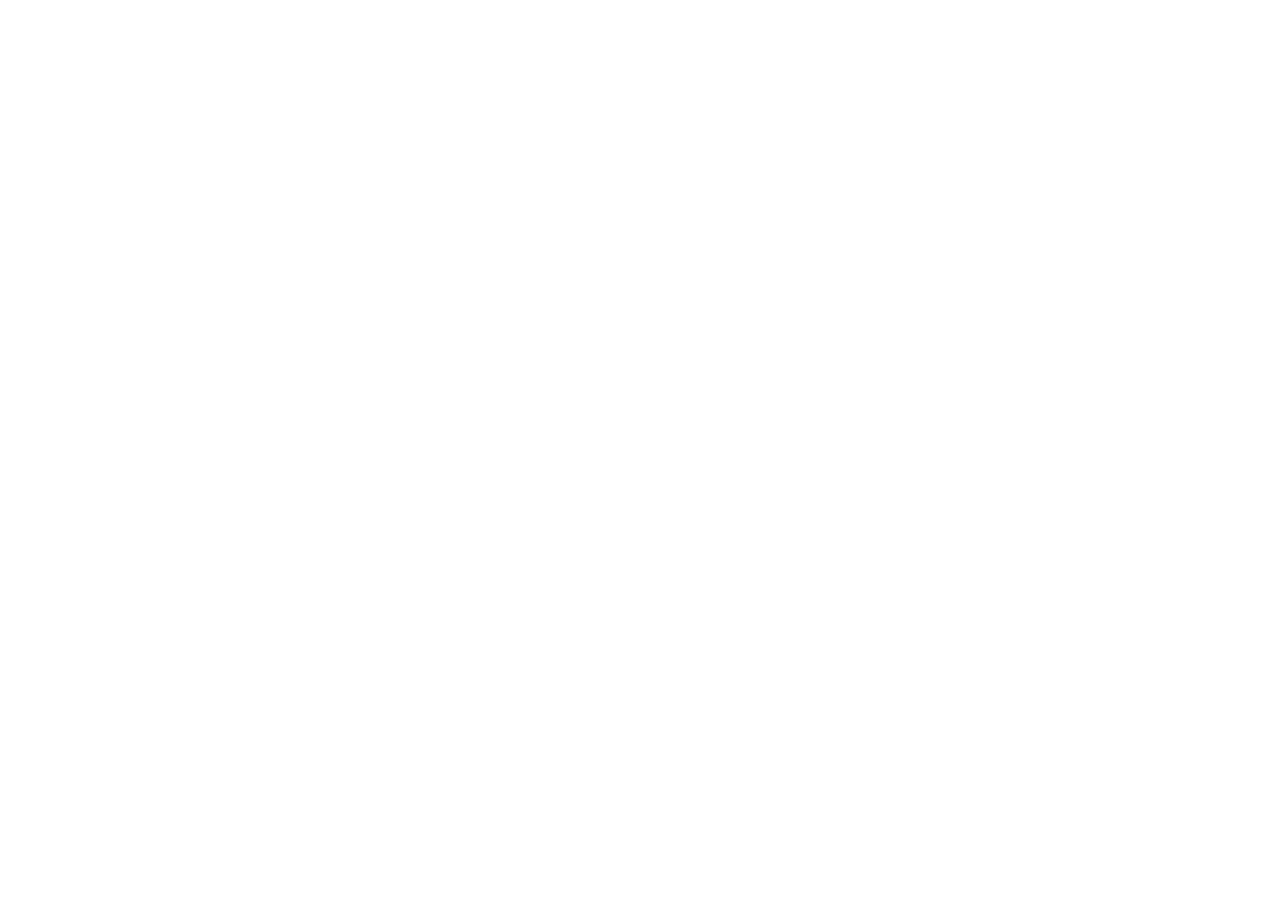
==== index.html @ ebd00a10 "added initial assignment section" ====
<!DOCTYPE html>
<html lang="en">
<head>
    <meta charset="UTF-8">
    <meta name="viewport" content="width=device-width, initial-scale=1.0">
    <title>MY First Assignment</title>
    <link rel="stylesheet" href="style.css">
</head>
<body>
    
</body>
</html>
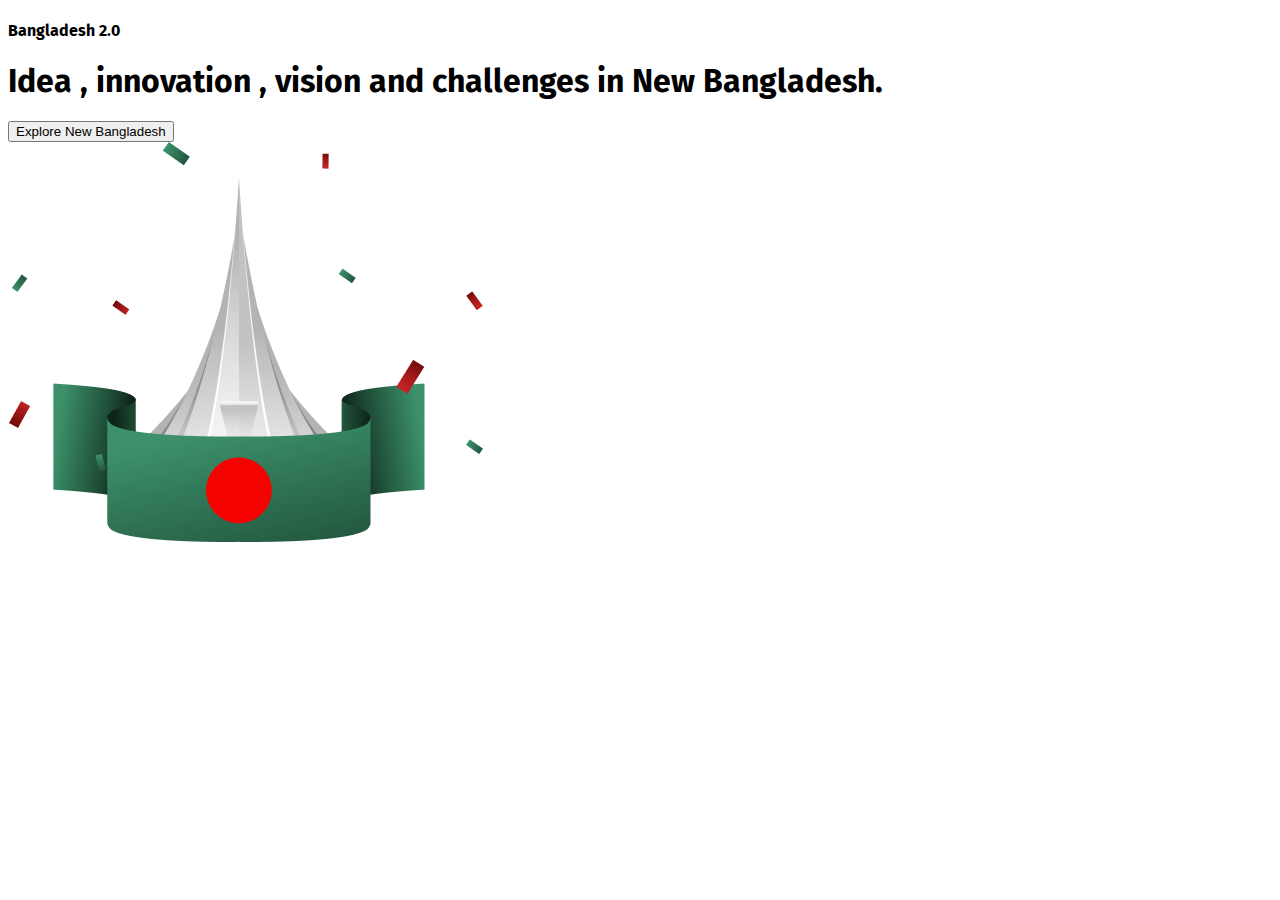
==== commit 13f32407: "added header section html code" ====
--- a/index.html
+++ b/index.html
@@ -7,6 +7,22 @@
     <link rel="stylesheet" href="style.css">
 </head>
 <body>
-    
+    <header class="header">
+        <div class="banner">
+            <div class="banner_content">
+               <h4 class="banner_subtitle">Bangladesh 2.0</h4>
+               <h1 class="banner_title">Idea , innovation ,
+                vision and challenges in New Bangladesh.</h1>
+               <button class="btn_banner">Explore New Bangladesh</button>
+            </div>
+            <img src="assets/hero.png" alt="">
+           </div>
+    </header>
+    <main>
+        
+    </main>
+    <footer>
+
+    </footer>
 </body>
 </html>--- a/style.css
+++ b/style.css
@@ -0,0 +1,5 @@
+@import url('https://fonts.googleapis.com/css2?family=Fira+Sans:ital,wght@0,100;0,200;0,300;0,400;0,500;0,600;0,700;0,800;0,900;1,100;1,200;1,300;1,400;1,500;1,600;1,700;1,800;1,900&display=swap');
+
+body{
+    font-family: "Fira Sans", serif;
+}
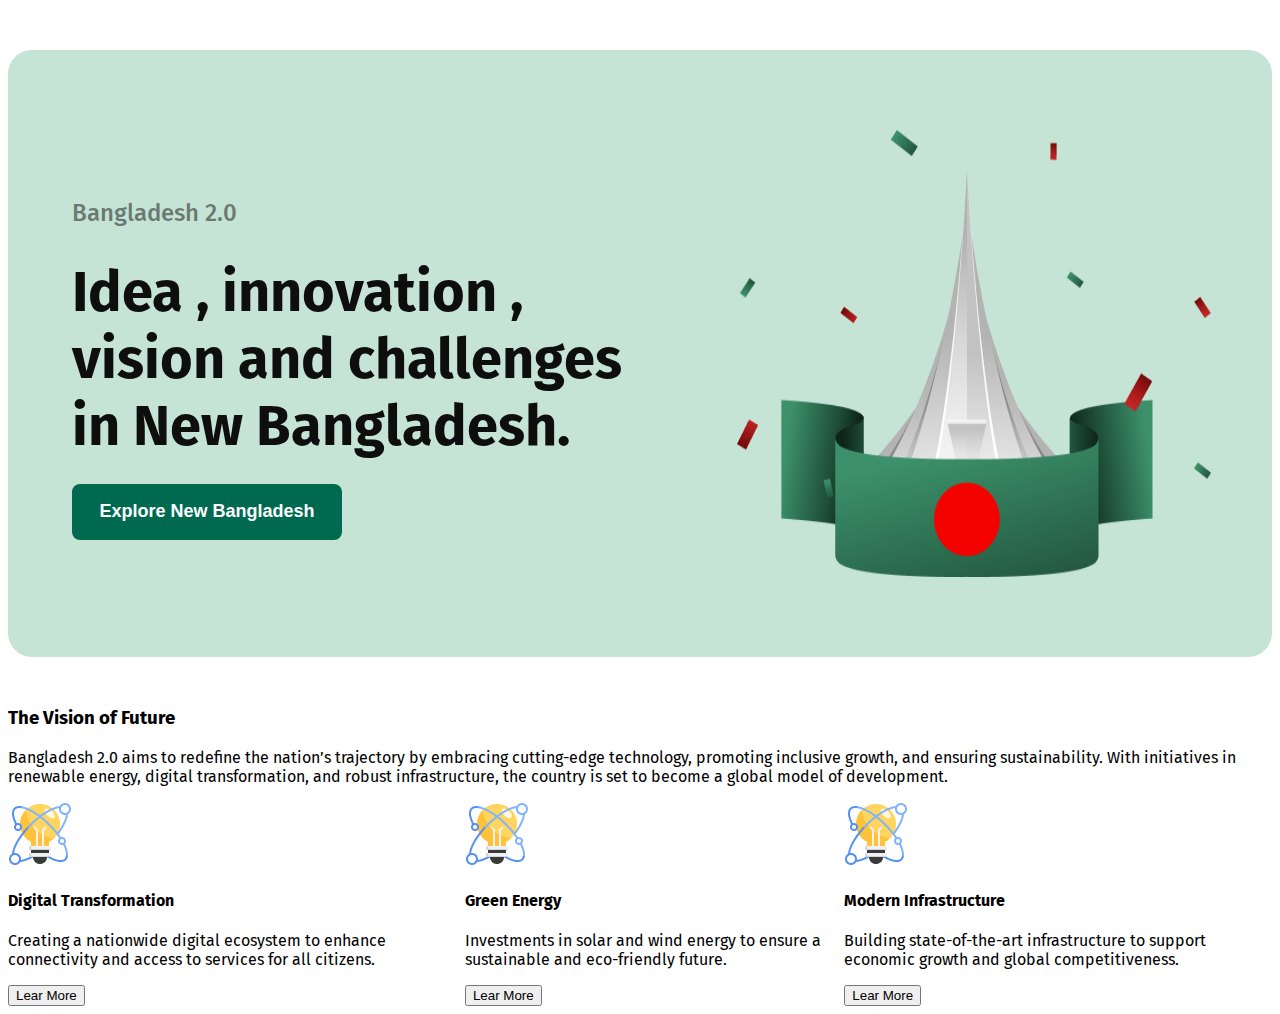
==== commit 02f78427: "added main section html code" ====
--- a/index.html
+++ b/index.html
@@ -19,7 +19,32 @@
            </div>
     </header>
     <main>
-        
+        <section class="visions">
+            <h3 class="section_title">The Vision of Future</h3>
+            <p class="section_description">Bangladesh 2.0 aims to redefine the nation’s trajectory by embracing cutting-edge technology, promoting inclusive growth, and ensuring sustainability. With initiatives in renewable energy, digital transformation, and robust infrastructure, the country is set to become a global model of development.</p>
+            
+            <div class="vision_container">
+                <div class="vision">
+                    <img src="assets/card-icon.png" alt="">
+                    <h4 class="vision_title">Digital Transformation</h4>
+                    <p class="vision_description">Creating a nationwide digital ecosystem to enhance connectivity and access to services for all citizens.</p>
+                    <button class="btn_1">Lear More</button>
+                </div>
+                <div class="skill">
+                    <img src="assets/card-icon.png" alt="">
+                    <h4 class="vision_title">Green Energy</h4>
+                    <p class="vision_description">Investments in solar and wind energy to ensure a sustainable and eco-friendly future.</p>
+                    <button class="btn_2">Lear More</button>
+                </div>
+                <div class="vision">
+                    <img src="assets/card-icon.png" alt="">
+                    <h4 class="vision_title">Modern Infrastructure</h4>
+                    <p class="vision_description">Building state-of-the-art infrastructure to support economic growth and global competitiveness.</p>
+                    <button class="btn_3">Lear More</button>
+                </div>
+                
+            </div>
+        </section>
     </main>
     <footer>
 
--- a/style.css
+++ b/style.css
@@ -3,3 +3,62 @@
 body{
     font-family: "Fira Sans", serif;
 }
+.btn_banner{
+    
+    background-color: #006A50;
+    color: #FFFFFF;
+    width: 270px;
+    height: 56px;
+    border-radius:8px ;
+    border: none;
+    font-size: 18px;
+    font-weight: 600;
+   
+}
+/* header section style */
+.header{
+    background-color: #C6E4D6;
+    max-width: 1280px;
+    border-radius: 24px;
+    margin: 50px auto;
+}
+.banner{
+    display: flex;
+    justify-content: space-between;
+    
+
+}
+.banner_content{
+   max-width: 622px;
+    margin: 117px 60px 117px  64px;
+}
+
+.banner img{
+    margin: 80px 60px 80px 0px;
+}
+.banner_subtitle{
+    font-weight:500 ;
+    font-size: 24px;
+    color:rgba(14, 14, 14, 0.5);
+    
+}
+.banner_title{
+    font-weight: 700;
+    font-size: 56px;
+    color: #0E0E0E;
+    margin-top: 16px;
+    margin-bottom: 24px;
+    
+}
+
+/* main section styles */
+main{
+    max-width: 1280px;
+    margin: 0 auto;
+}
+margin section{
+    margin-top: 180px;
+}
+.vision_container{
+    display: flex;
+}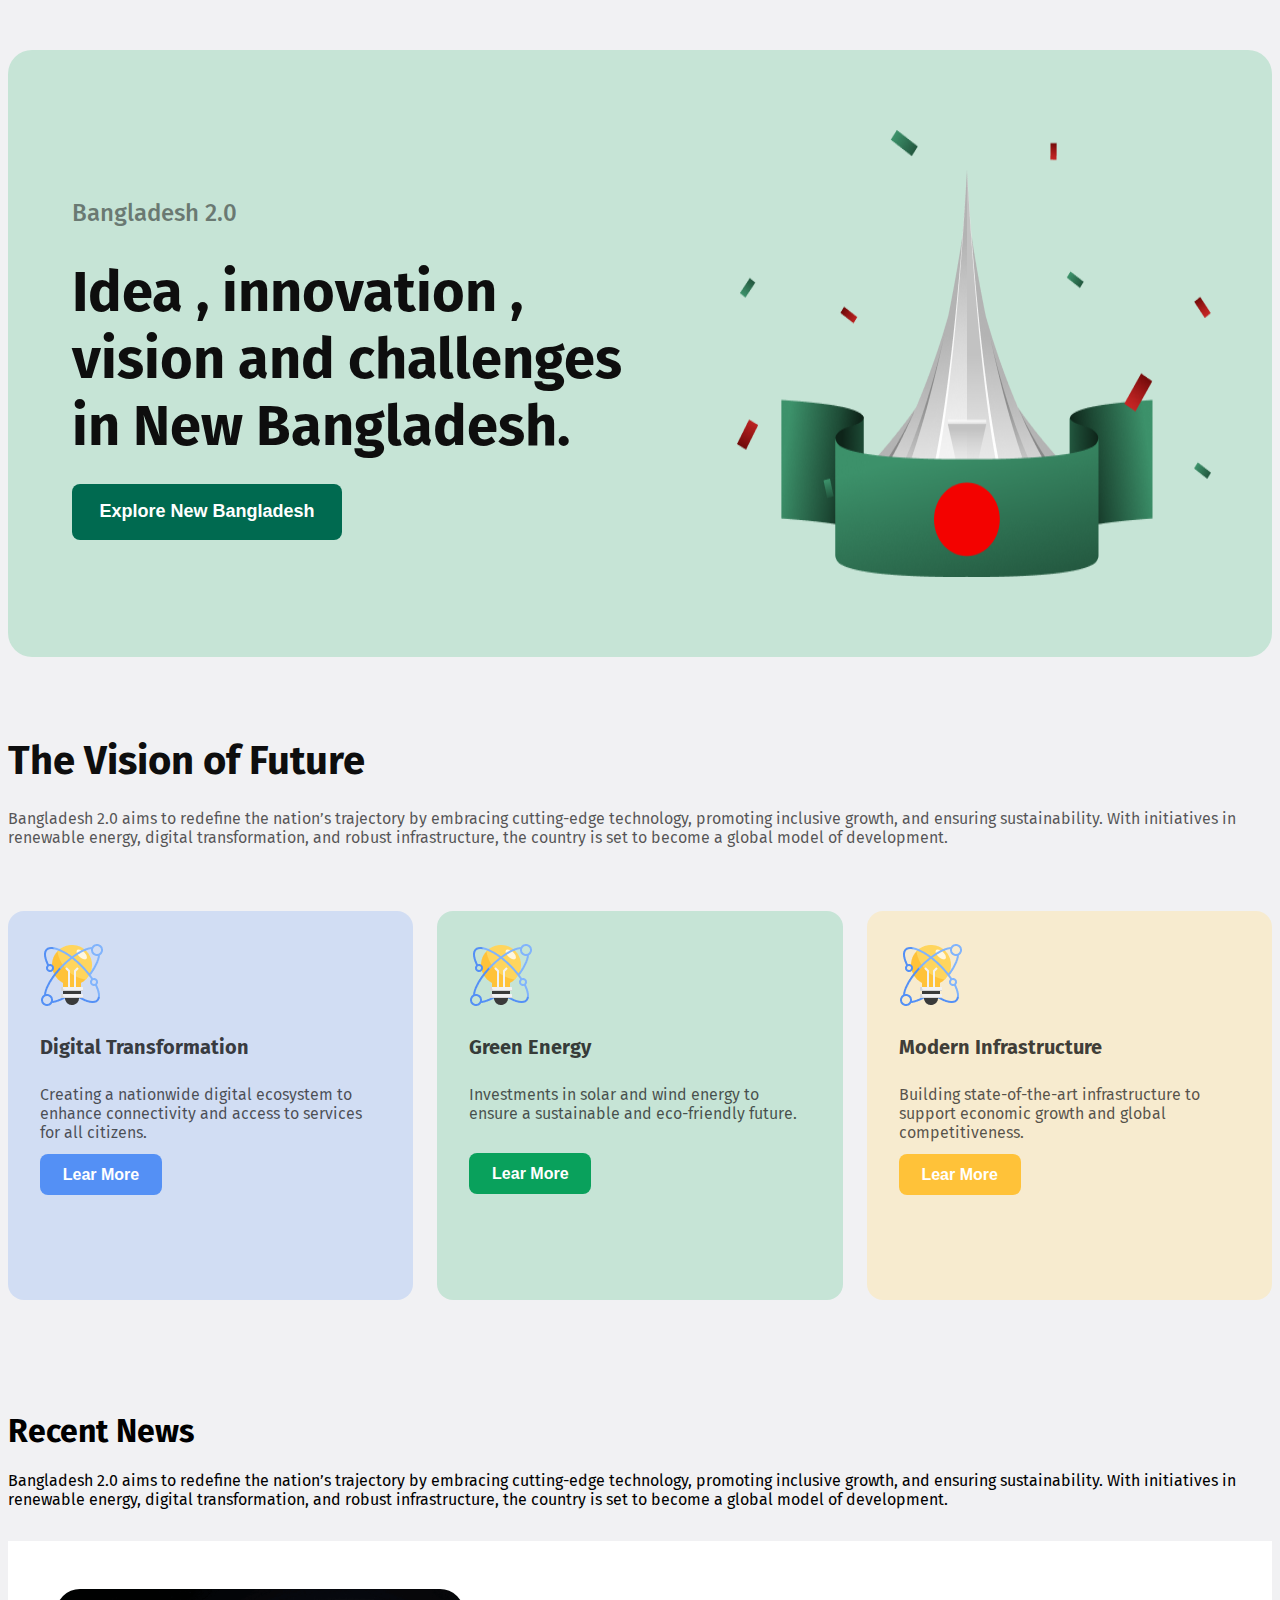
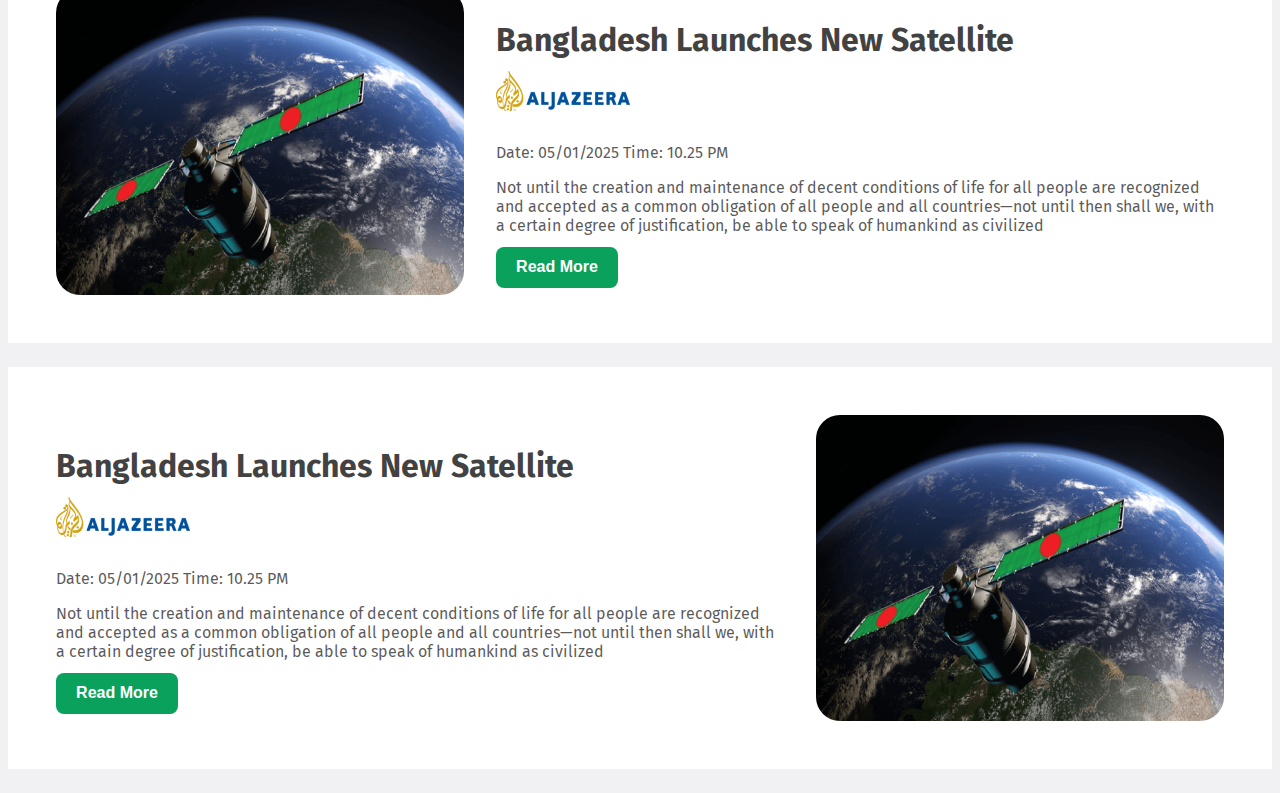
==== commit 93d74311: "added recent news section" ====
--- a/index.html
+++ b/index.html
@@ -20,28 +20,60 @@
     </header>
     <main>
         <section class="visions">
-            <h3 class="section_title">The Vision of Future</h3>
+            <h1 class="section_title">The Vision of Future</h1>
             <p class="section_description">Bangladesh 2.0 aims to redefine the nation’s trajectory by embracing cutting-edge technology, promoting inclusive growth, and ensuring sustainability. With initiatives in renewable energy, digital transformation, and robust infrastructure, the country is set to become a global model of development.</p>
             
             <div class="vision_container">
-                <div class="vision">
-                    <img src="assets/card-icon.png" alt="">
+                <div class="vision_1">
+                    <img class="vision_img" src="assets/card-icon.png" alt="">
                     <h4 class="vision_title">Digital Transformation</h4>
                     <p class="vision_description">Creating a nationwide digital ecosystem to enhance connectivity and access to services for all citizens.</p>
                     <button class="btn_1">Lear More</button>
                 </div>
-                <div class="skill">
-                    <img src="assets/card-icon.png" alt="">
+                <div class="vision_2">
+                    <img class="vision_img" src="assets/card-icon.png" alt="">
                     <h4 class="vision_title">Green Energy</h4>
                     <p class="vision_description">Investments in solar and wind energy to ensure a sustainable and eco-friendly future.</p>
                     <button class="btn_2">Lear More</button>
                 </div>
-                <div class="vision">
-                    <img src="assets/card-icon.png" alt="">
+                <div class="vision_3">
+                    <img class="vision_img" src="assets/card-icon.png" alt="">
                     <h4 class="vision_title">Modern Infrastructure</h4>
                     <p class="vision_description">Building state-of-the-art infrastructure to support economic growth and global competitiveness.</p>
                     <button class="btn_3">Lear More</button>
                 </div>
+                
+            </div>
+        </section>
+        <!-- Rexent news -->
+        <section class="recent_news">
+            <div class="headline">
+                <h1>Recent News</h1>
+                <p>Bangladesh 2.0 aims to redefine the nation’s trajectory by embracing cutting-edge technology, promoting inclusive growth, and ensuring sustainability. With initiatives in renewable energy, digital transformation, and robust infrastructure, the country is set to become a global model of development.</p>
+            </div>
+            <div class="recent_news_container">
+                <div class="recent_news_1">
+                    <img class="vision_img" src="assets/satelite.png" alt="">
+                    <div class="content">
+                    <h2 class="vision_title">Bangladesh Launches New Satellite</h2>
+                    <img class="icon" src="assets/al-jazeera.png" alt="">
+                    <p class="date">Date: 05/01/2025  Time: 10.25 PM</p>
+                    <p class="vision_description">Not until the creation and maintenance of decent conditions of life for all people are recognized and accepted as a common obligation of all people and all countries—not until then shall we,
+                    with a certain degree of justification, be able to speak of humankind as civilized</p>
+                    <button class="btn_2">Read More</button>
+                    </div>
+                </div>
+                <div class="recent_news_1">
+                    
+                    <div class="content">
+                    <h2 class="vision_title">Bangladesh Launches New Satellite</h2>
+                    <img class="icon" src="assets/al-jazeera.png" alt="">
+                    <p class="date" >Date: 05/01/2025  Time: 10.25 PM</p>
+                    <p class="vision_description">Not until the creation and maintenance of decent conditions of life for all people are recognized and accepted as a common obligation of all people and all countries—not until then shall we,
+                    with a certain degree of justification, be able to speak of humankind as civilized</p>
+                    <button class="btn_2">Read More</button>
+                </div>
+                    <img class="vision_img" src="assets/satelite.png" alt="">
                 
             </div>
         </section>
--- a/style.css
+++ b/style.css
@@ -2,6 +2,7 @@
 
 body{
     font-family: "Fira Sans", serif;
+    background-color: #F1F1F3;
 }
 .btn_banner{
     
@@ -52,6 +53,38 @@
 }
 
 /* main section styles */
+.btn_1{
+    width: 122px;
+    height: 41px;
+    background-color: #5490F5;
+    border: none;
+    border-radius: 8px;
+    font-weight: 600;
+    font-size: 16px;
+    color: #FFFFFF;
+}
+.btn_2{
+    width: 122px;
+    height: 41px;
+    background-color: #09A15C;
+    border: none;
+    border-radius: 8px;
+    font-weight: 600;
+    font-size: 16px;
+    color: #FFFFFF;
+    
+}
+.btn_3{
+    width: 122px;
+    height: 41px;
+    background-color: #FFC239;
+    border: none;
+    border-radius: 8px;
+    font-weight: 600;
+    font-size: 16px;
+    color: #FFFFFF;
+    
+}
 main{
     max-width: 1280px;
     margin: 0 auto;
@@ -61,4 +94,104 @@
 }
 .vision_container{
     display: flex;
-}+    gap: 24px;
+}
+.section_title{
+    font-weight: 700;
+    font-size: 40px;
+    color: #0E0E0E;
+    margin-top: 80px;
+    margin-bottom: 24px;
+}
+.section_description{
+    font-weight: 400;
+    font-size: 16px;
+    color: rgba(14, 14, 14, 0.7);
+    margin-bottom: 32px;
+
+}
+.vision_1{
+    width: 410px;
+    height: 325px;
+    margin: 32px 0px;
+    padding: 32px;
+    background-color: rgba(84, 144, 245, 0.2);
+    border-radius: 16px;
+}
+.vision_2{
+    width: 410px;
+    height: 325px;
+    margin: 32px 0px;
+    padding: 32px;
+    background-color: #C6E4D6;
+    border-radius: 16px;
+    
+}
+.vision_3{
+    width: 410px;
+    height: 325px;
+    margin: 32px 0px;
+    padding: 32px;
+    background-color: #F7EBCF;
+    border-radius: 16px;
+}
+.vision_title{
+    margin-top: 24px;
+    font-weight: 700;
+    font-size: 20px;
+    color: rgba(14, 14, 14, 0.8);
+}
+ .vision_1.vision_description{
+    margin-bottom: 24px;
+    font-weight: 400;
+    font-size: 16px;
+    color: rgba(14, 14, 14, 0.7);
+} 
+.vision_2 .vision_description {
+    margin-bottom: 30px;
+    font-weight: 400;
+    font-size: 16px;
+    color: rgba(14, 14, 14, 0.7);
+}
+
+/* recent news section styles */
+.recent_news_1{
+    display: flex;
+    gap: 32px;
+    background-color: #FFFFFF;
+    max-width: 1280px;
+    padding: 48px;
+    margin-bottom:24px;
+    align-items: center;
+}
+
+.headline{
+    margin-top: 80px;
+    margin-bottom: 32px;
+}
+.recent_news_1 .vision_img{
+    width: 408px;
+    height: 306px;
+    border-radius: 24px;
+
+}
+.content .vision_title{
+    font-weight: 700px;
+    font-size: 32px;
+    color: rgba(14, 14, 14, 0.8);
+    margin-bottom: 12px;
+}
+.content .icon{
+    width: 134px;
+    height: 40px;
+    margin-bottom: 12px;
+}
+.content .date, .vision_description{
+    font-weight: 400;
+    font-size: 16;
+    margin-bottom: 12px;
+    color: rgba(14, 14, 14, 0.7);
+}
+/* .recent_news_1 .content{
+    margin: 48px 48px 48px 0px;
+} */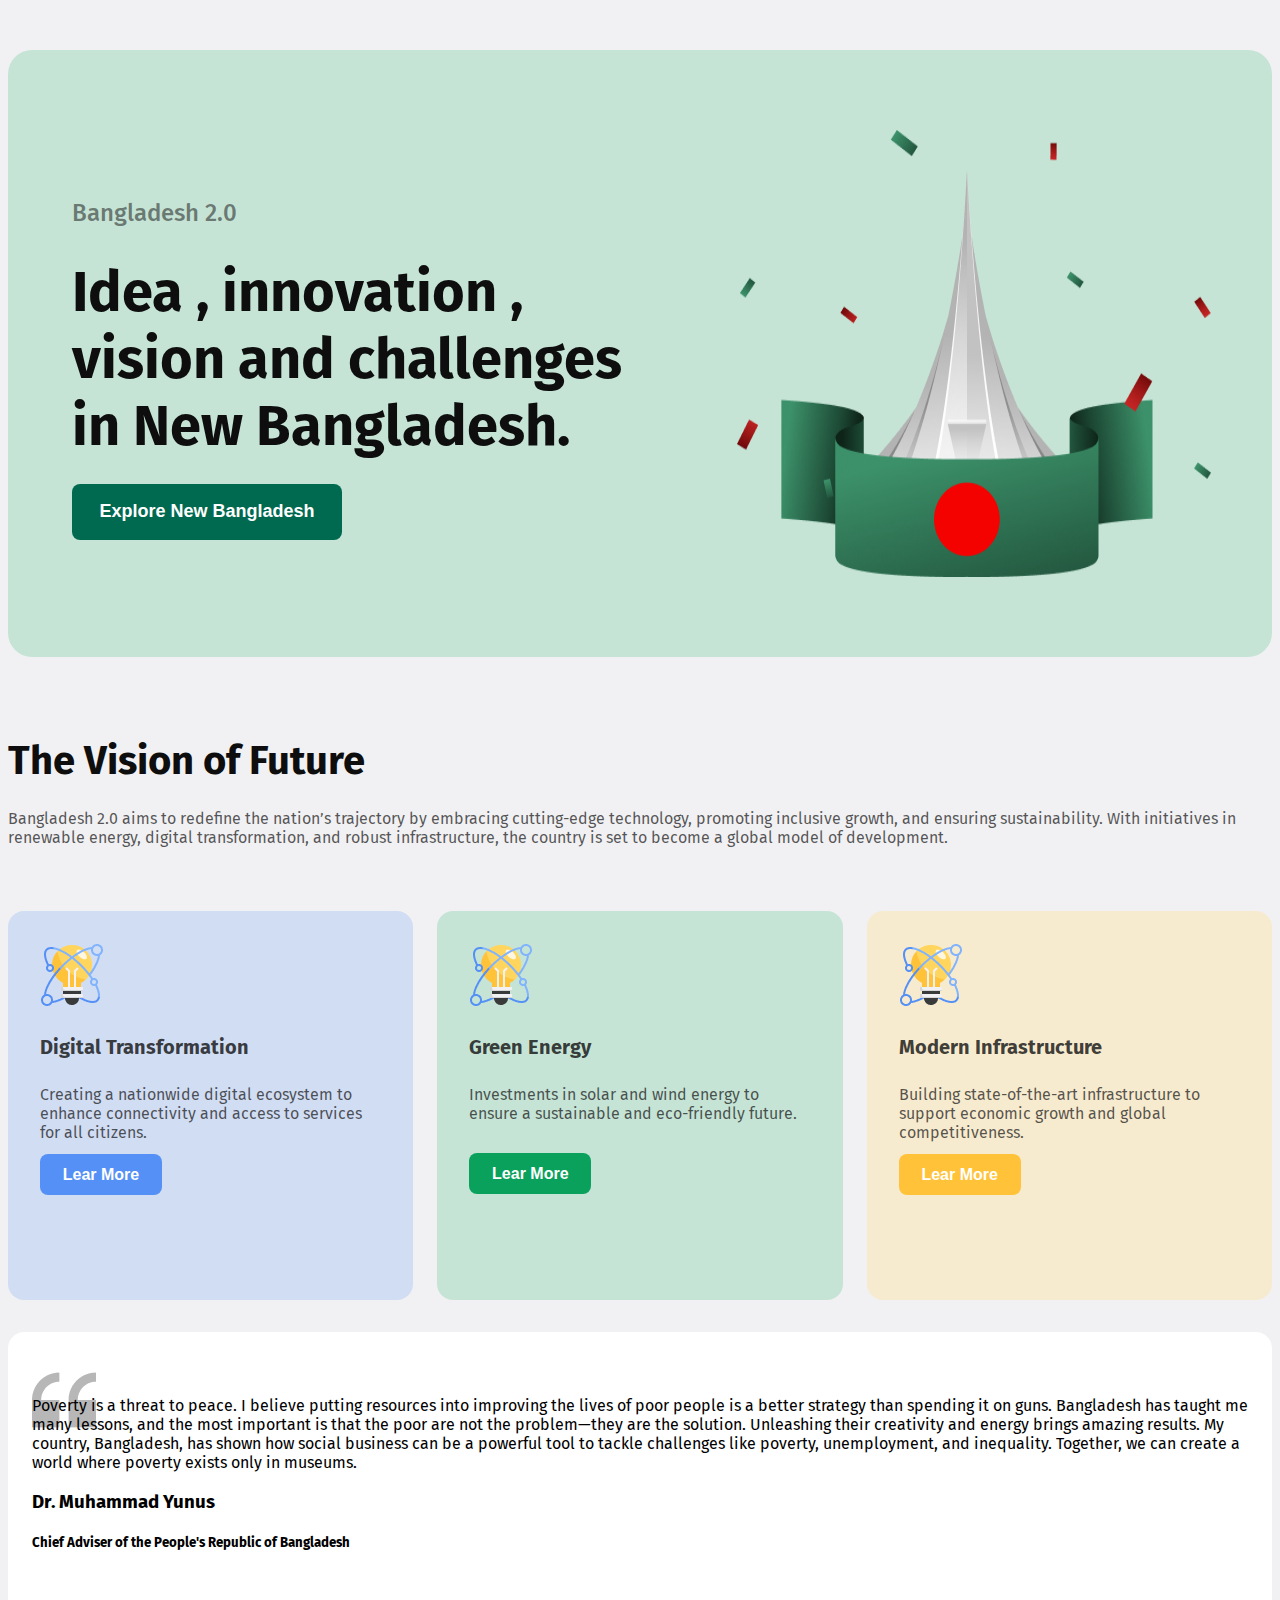
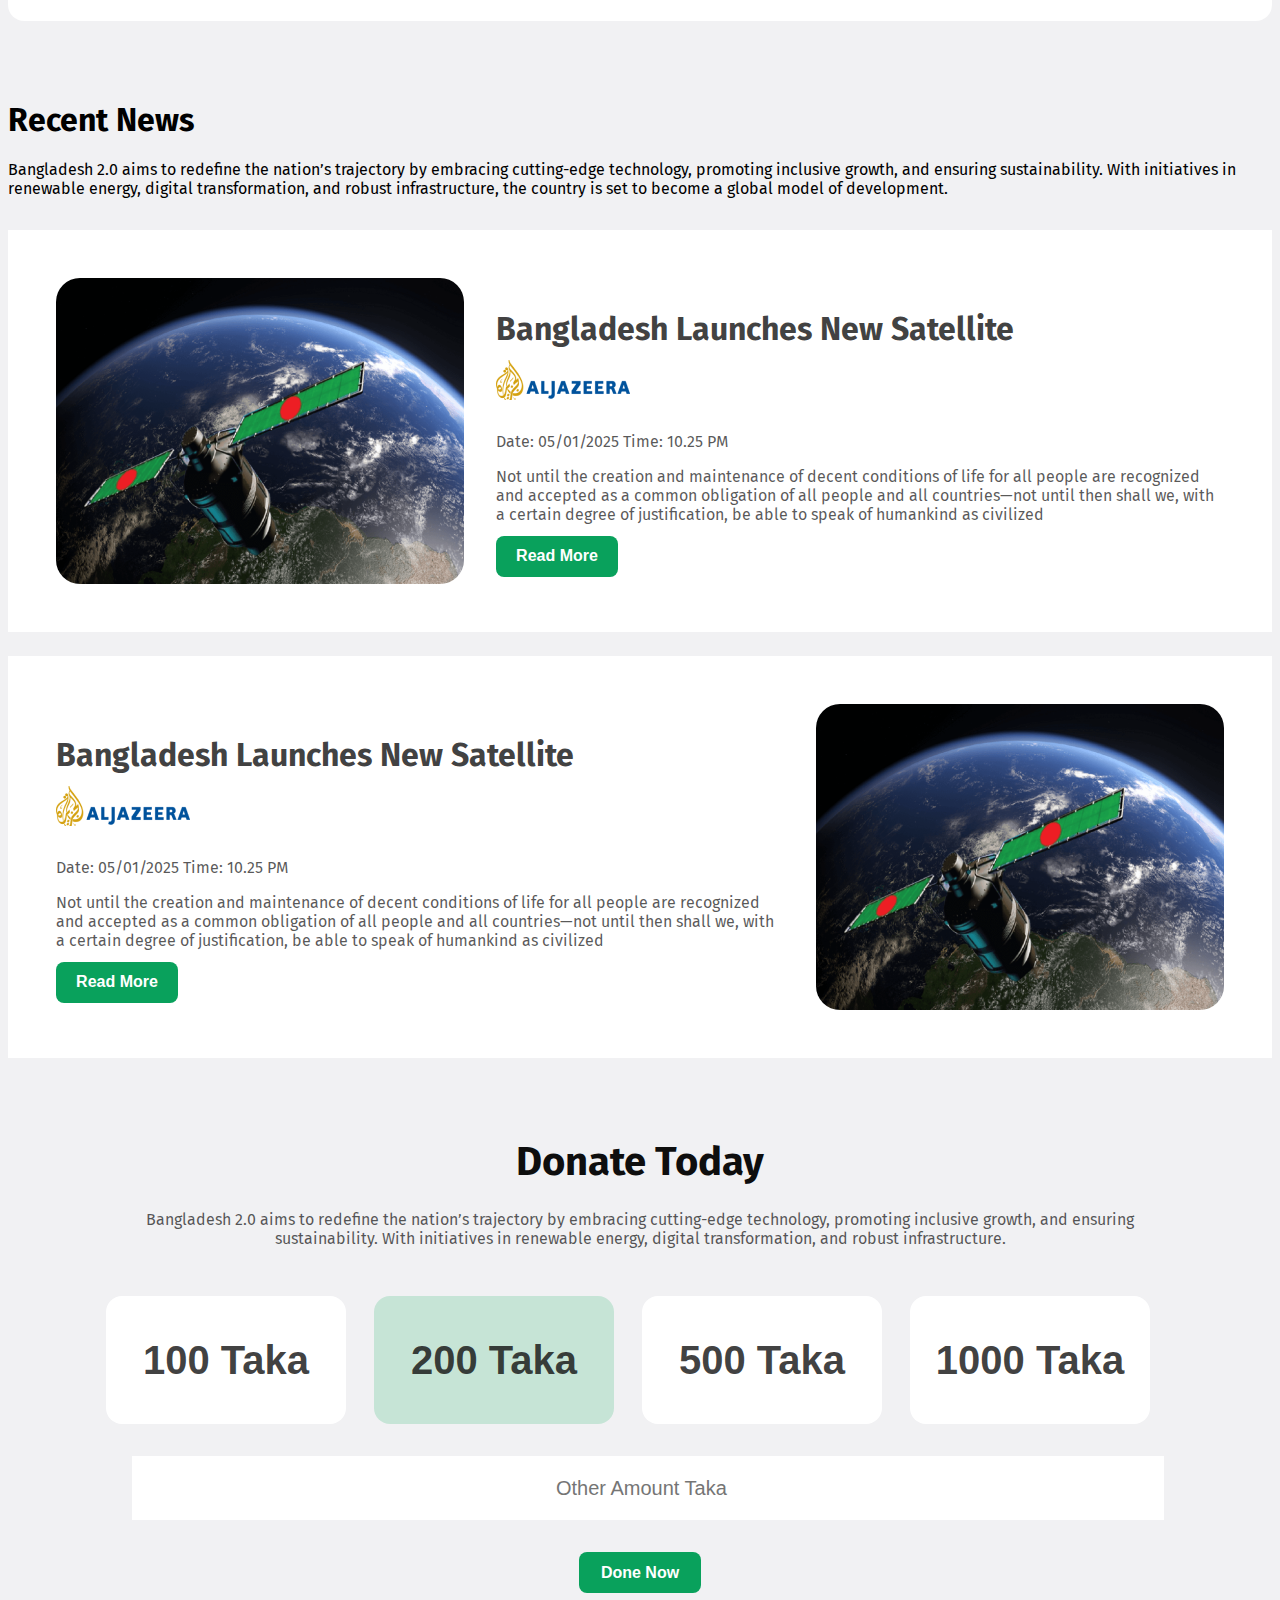
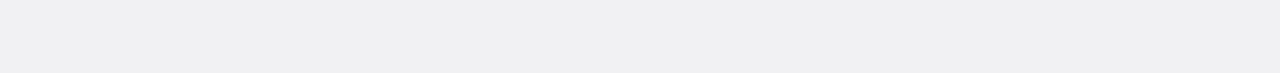
==== commit 4e3bbc84: "added donate section" ====
--- a/index.html
+++ b/index.html
@@ -44,7 +44,13 @@
                 </div>
                 
             </div>
+            <div class="quote">
+                <p>Poverty is a threat to peace. I believe putting resources into improving the lives of poor people is a better strategy than spending it on guns. Bangladesh has taught me many lessons, and the most important is that the poor are not the problem—they are the solution. Unleashing their creativity and energy brings amazing results. My country, Bangladesh, has shown how social business can be a powerful tool to tackle challenges like poverty, unemployment, and inequality. Together, we can create a world where poverty exists only in museums.</p>
+                <h3>Dr. Muhammad Yunus</h3>
+                <h5>Chief Adviser of the People's Republic of Bangladesh</h5>
+            </div>
         </section>
+
         <!-- Rexent news -->
         <section class="recent_news">
             <div class="headline">
@@ -52,6 +58,7 @@
                 <p>Bangladesh 2.0 aims to redefine the nation’s trajectory by embracing cutting-edge technology, promoting inclusive growth, and ensuring sustainability. With initiatives in renewable energy, digital transformation, and robust infrastructure, the country is set to become a global model of development.</p>
             </div>
             <div class="recent_news_container">
+
                 <div class="recent_news_1">
                     <img class="vision_img" src="assets/satelite.png" alt="">
                     <div class="content">
@@ -63,8 +70,8 @@
                     <button class="btn_2">Read More</button>
                     </div>
                 </div>
+
                 <div class="recent_news_1">
-                    
                     <div class="content">
                     <h2 class="vision_title">Bangladesh Launches New Satellite</h2>
                     <img class="icon" src="assets/al-jazeera.png" alt="">
@@ -77,9 +84,28 @@
                 
             </div>
         </section>
+        <!-- donate -->
+        <section class="donate_column">
+            <div class="donate_content">
+                <h3 class="donate_title">Donate Today</h3>
+                <p class="donate_description">Bangladesh 2.0 aims to redefine the nation’s trajectory by embracing cutting-edge technology, promoting inclusive growth, and ensuring sustainability. With initiatives in renewable energy, digital transformation, and robust infrastructure.</p>
+            <div>
+            <div class="donate_option">
+                <button class="btn_amount">100 Taka</button>
+                <button class="btn_amount btn2">200 Taka</button>
+                <button class="btn_amount">500 Taka</button>
+                <button class="btn_amount">1000 Taka</button>
+            </div>  
+            <div>
+                <form action="">
+                    <input type="text" name="" id="" placeholder="Other Amount Taka">
+                </form>
+            </div>
+              <button class="btn_2">Done Now</button>
+        </section>
     </main>
     <footer>
-
+        
     </footer>
 </body>
 </html>--- a/style.css
+++ b/style.css
@@ -154,6 +154,20 @@
     color: rgba(14, 14, 14, 0.7);
 }
 
+/* quote styles */
+.quote{
+    background-image: url(assets/quote-bg.png) ;
+    background-repeat: no-repeat;
+    background-position-x: 24px;
+    background-position-y: 36px;
+    background-color: #FFFFFF;
+    border-radius: 16px;
+    padding: 48px 24px;
+    
+}
+.quote p{
+   
+}
 /* recent news section styles */
 .recent_news_1{
     display: flex;
@@ -194,4 +208,63 @@
 }
 /* .recent_news_1 .content{
     margin: 48px 48px 48px 0px;
-} */+} */
+
+/* donate section styles */
+footer{
+    margin: 0 auto;
+}
+.donate_column{
+    max-width: 1280px;
+    text-align: center;
+    margin-top: 80px;
+    margin-bottom: 80px;
+}
+.donate_title{
+font-weight: 700;
+font-size: 40px;
+color: #0E0E0E;
+margin-bottom: 24px;
+}
+.donate_description{
+    font-weight: 400;
+    font-size: 16px;
+    color: rgba(14, 14, 14, 0.7);
+    padding: 0 88px;
+}
+.btn_amount{
+    width: 240px;
+    height: 128px;
+    border-radius: 16px;
+    background-color: #FFFFFF;
+    border: none;
+    color: rgba(14, 14, 14, 0.8);
+    font-weight: 700;
+    font-size: 40px;
+    margin-right: 24px;
+    margin-top: 32px;
+    margin-bottom: 32px;
+    cursor: pointer;
+}
+.btn2{
+    background-color: #C6E4D6;
+}
+.btn_amount:hover{
+    background-color: tomato;
+    color: aqua;
+}
+.donate_column form{
+    width: 1032px;
+    height: 64px;
+    background-color: #FFFFFF;
+    /* padding: 20px 40px; */
+    margin: 0px 124px 32px ;
+}
+input[type="text"] {
+    border: none;
+    color: rgba(14, 14, 14, 0.3);
+    font-weight: 400;
+    font-size: 20px;
+    margin: 20px 422px;
+    align-items: center;
+}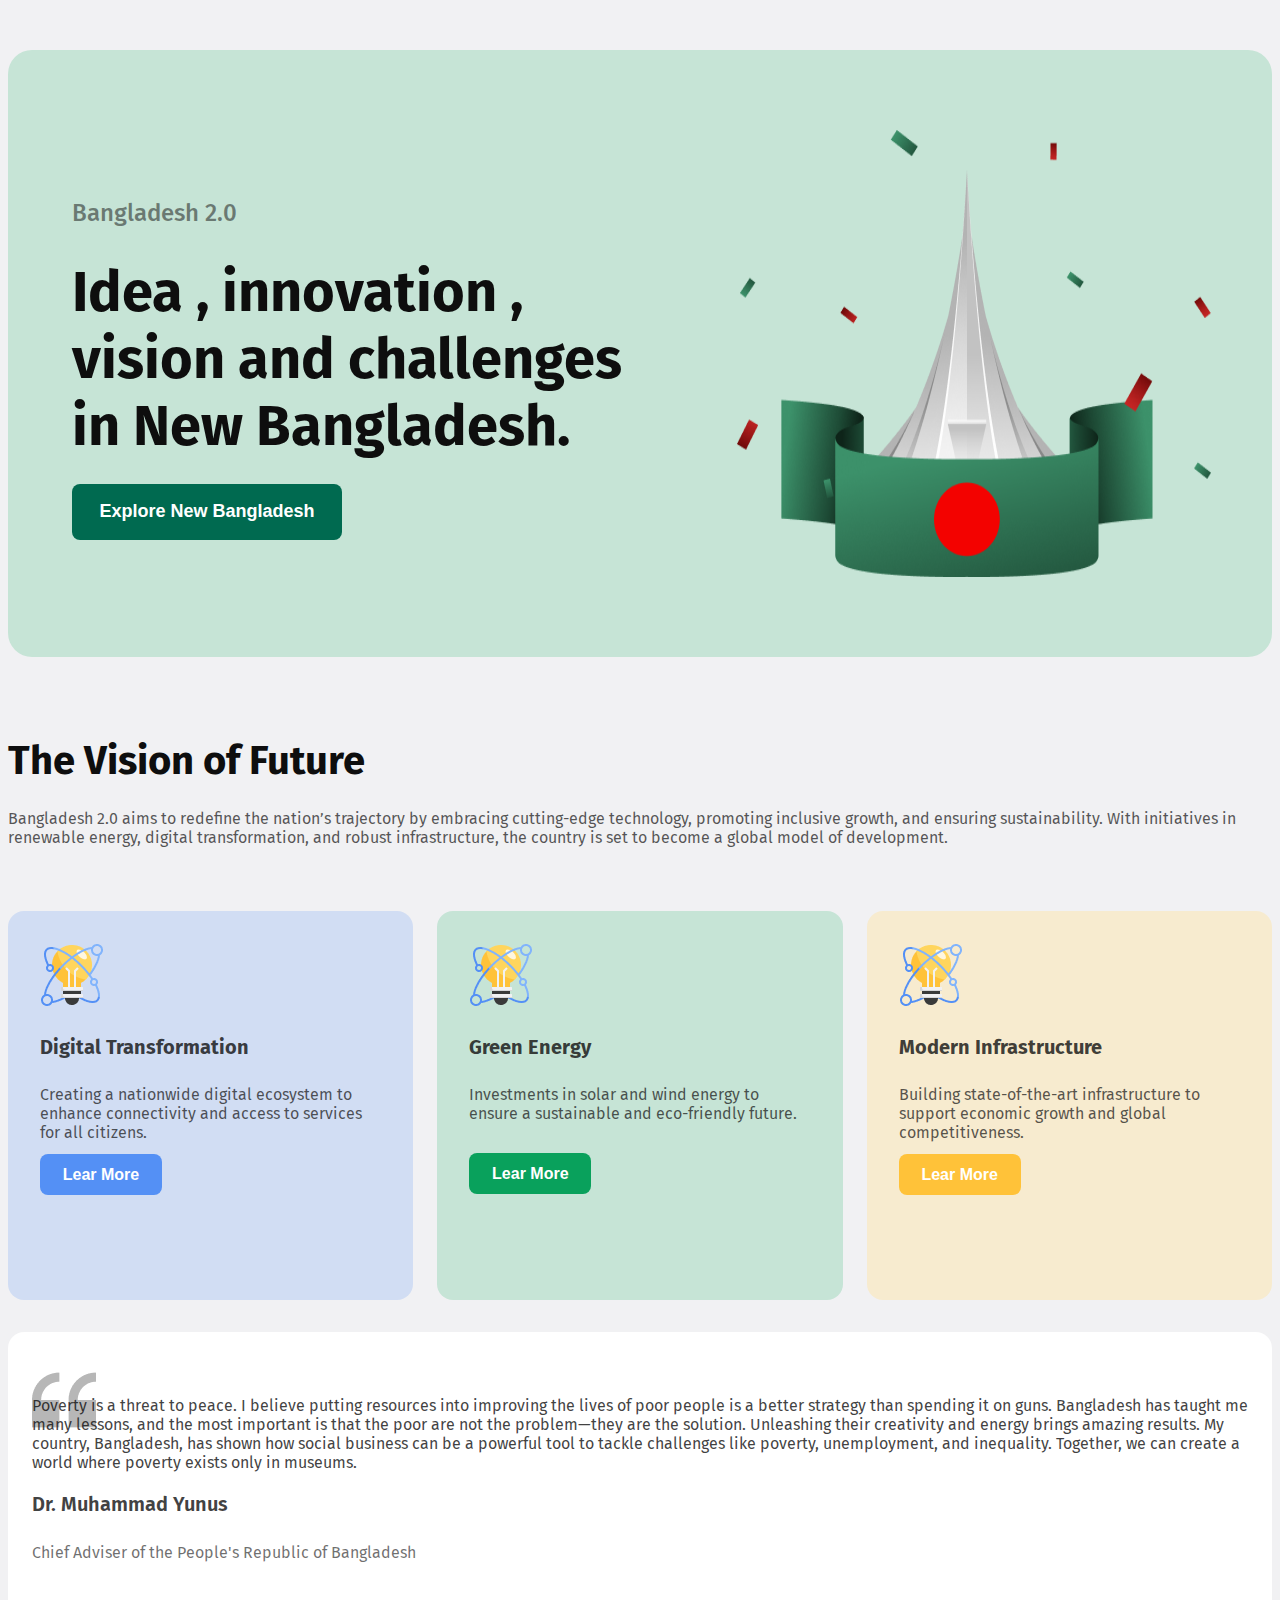
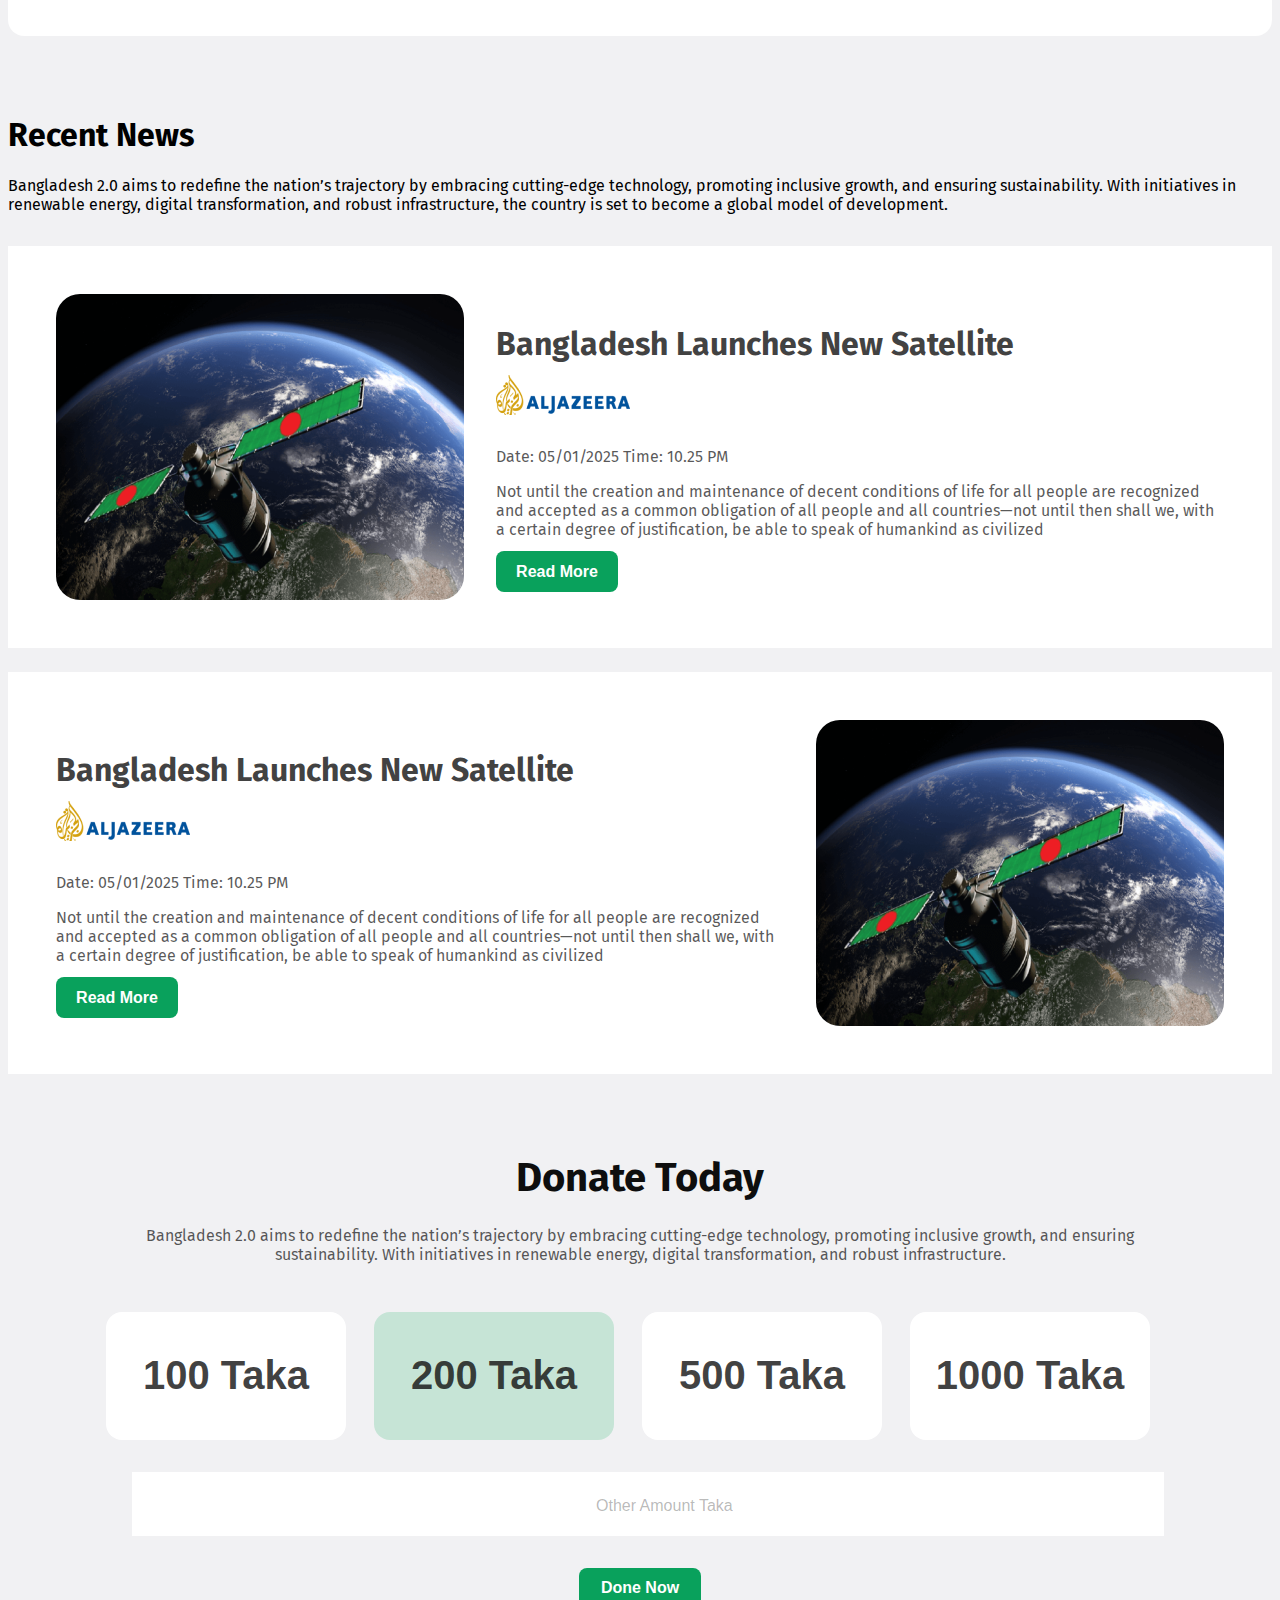
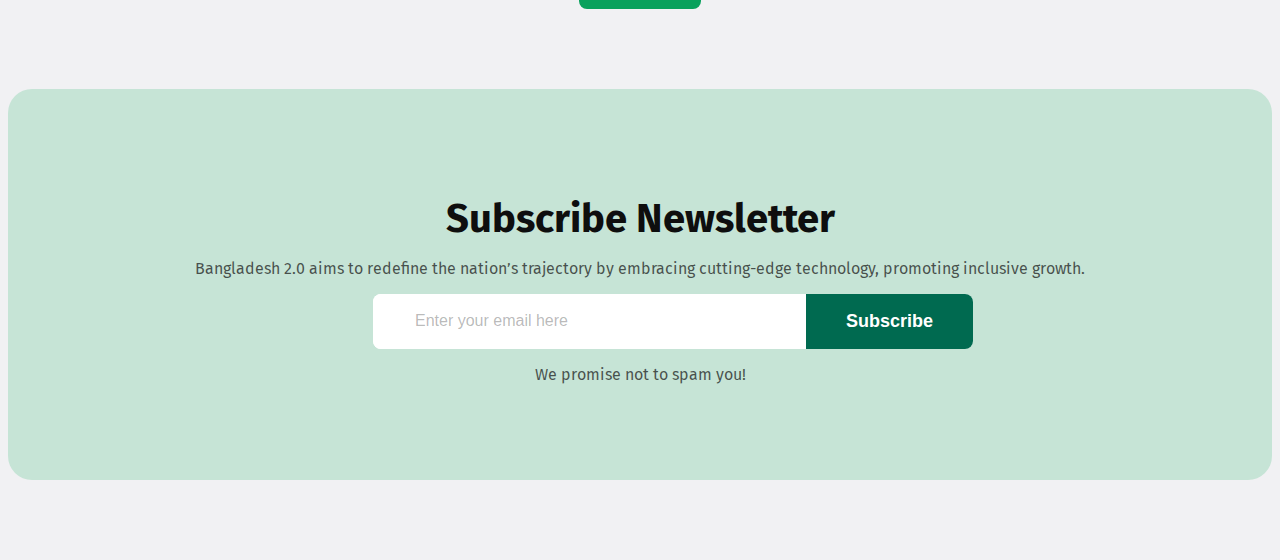
==== commit 95d93468: "added subscription section" ====
--- a/index.html
+++ b/index.html
@@ -51,7 +51,7 @@
             </div>
         </section>
 
-        <!-- Rexent news -->
+        <!-- Recent news -->
         <section class="recent_news">
             <div class="headline">
                 <h1>Recent News</h1>
@@ -87,7 +87,7 @@
         <!-- donate -->
         <section class="donate_column">
             <div class="donate_content">
-                <h3 class="donate_title">Donate Today</h3>
+                <h1 class="donate_title">Donate Today</h1>
                 <p class="donate_description">Bangladesh 2.0 aims to redefine the nation’s trajectory by embracing cutting-edge technology, promoting inclusive growth, and ensuring sustainability. With initiatives in renewable energy, digital transformation, and robust infrastructure.</p>
             <div>
             <div class="donate_option">
@@ -103,6 +103,26 @@
             </div>
               <button class="btn_2">Done Now</button>
         </section>
+         <!-- Subscription section -->
+        <section>
+            <div class="subscription_column">
+
+                <div class="subscription_content">
+                    <h1 class="subscription_title">Subscribe Newsletter</h1>
+                    <p class="subscription_description">Bangladesh 2.0 aims to redefine the nation’s trajectory by embracing cutting-edge technology, promoting inclusive growth.</p>
+                </div>
+
+                <div class="button">
+                    <form action="">
+                        <input type="email" name="" id="" placeholder="Enter your email here">
+                        <input type="submit" value="Subscribe">
+                    </form>
+                </div>
+
+                <p>We promise not to spam you!</p>
+
+            </div>
+        </section>  
     </main>
     <footer>
         
--- a/style.css
+++ b/style.css
@@ -62,6 +62,7 @@
     font-weight: 600;
     font-size: 16px;
     color: #FFFFFF;
+    cursor: pointer;
 }
 .btn_2{
     width: 122px;
@@ -72,6 +73,7 @@
     font-weight: 600;
     font-size: 16px;
     color: #FFFFFF;
+    cursor: pointer;
     
 }
 .btn_3{
@@ -83,6 +85,7 @@
     font-weight: 600;
     font-size: 16px;
     color: #FFFFFF;
+    cursor: pointer;
     
 }
 main{
@@ -166,7 +169,21 @@
     
 }
 .quote p{
+    font-weight: 400;
+    font-size: 16px;
+    color: rgba(14, 14, 14, 0.8);
    
+}
+.quote h3{
+    font-weight: 600;
+    font-size: 20px;
+    color: rgba(14, 14, 14, 0.8);
+    margin-bottom: 4px;
+}
+.quote h5{
+    font-weight: 400;
+    font-size: 16px;
+    color: rgba(14, 14, 14, 0.6);
 }
 /* recent news section styles */
 .recent_news_1{
@@ -211,9 +228,7 @@
 } */
 
 /* donate section styles */
-footer{
-    margin: 0 auto;
-}
+
 .donate_column{
     max-width: 1280px;
     text-align: center;
@@ -266,5 +281,65 @@
     font-weight: 400;
     font-size: 20px;
     margin: 20px 422px;
-    align-items: center;
+    
+}
+/* Subscription section style */
+.subscription_column{
+    max-width: 1280px;
+    text-align: center;
+    margin-bottom: 80px;
+    background-color: #C6E4D6;
+    border-radius: 24px;
+    padding: 80px 100px;
+}
+.subscription_title{
+    font-weight: 700;
+    font-size: 40px;
+    color: #0E0E0E;
+    margin-bottom: 16px;
+}
+.subscription_description{
+    font-weight: 400;
+    font-size: 16px;
+    color: rgba(14, 14, 14, 0.7);
+    padding: 0px 329x;
+}
+.subscription_column p{
+    font-weight: 400;
+    font-size: 16px;
+    color: rgba(14, 14, 14, 0.7);
+}
+
+.button{
+    padding: 0 265px;
+}
+.subscription_column form{
+    background-color: #FFFFFF;
+    width: 600px;
+    height: 55px;
+    display: flex;
+    border-radius: 8px;
+}
+form input[type="email"] {
+    flex: 1;
+    border: none;
+    outline: none;
+    border-radius: 8px;
+
+}
+form input::placeholder{
+font-weight: 400;
+font-size: 16px;
+color: rgba(14, 14, 14, 0.3);
+padding: 18px 40px;
+}
+form input[type="submit"] {
+    background-color: #006A50;
+    border: none;
+    outline: none;
+    color: #FFFFFF;
+    font-weight: 600;
+    font-size: 18px;
+    padding: 10px 40px;
+    border-radius: 0 8px 8px 0;
 }